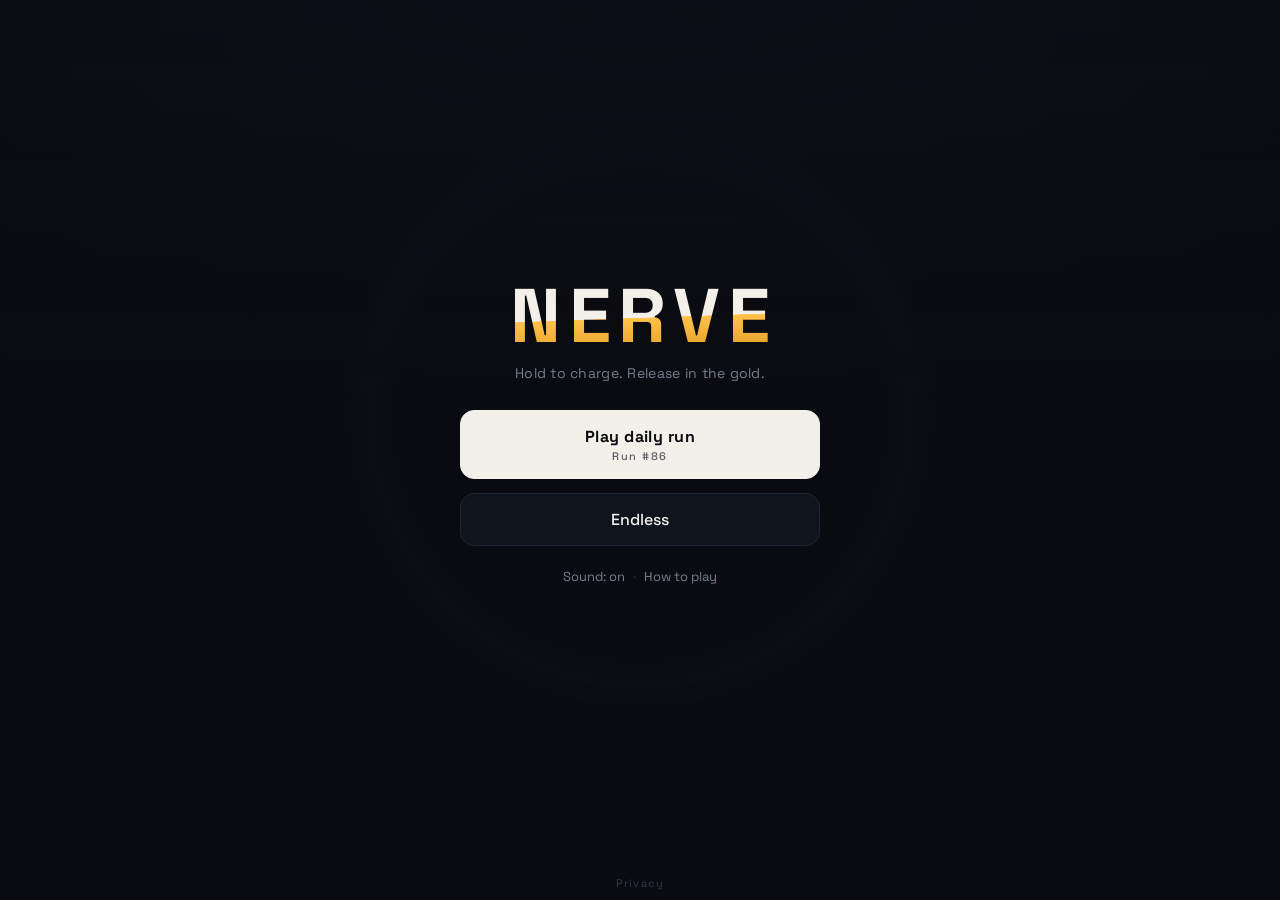
==== index.html @ 016fa5cd "NERVE: one-thumb arcade, daily seed, no dependencies Rules live in src/game.js with no DOM dependenc" ====
<!doctype html>
<html lang="en">
<head>
<meta charset="utf-8">
<meta name="viewport" content="width=device-width,initial-scale=1,viewport-fit=cover,maximum-scale=1">
<title>NERVE — hold your nerve, release in the gold</title>
<meta name="description" content="A one-thumb arcade game. Hold to charge, release in the gold. The ring gets faster, the gold gets thinner. Three cracks and you're out. New daily run every day.">
<meta name="theme-color" content="#0A0C11">
<link rel="preconnect" href="https://fonts.googleapis.com">
<link rel="preconnect" href="https://fonts.gstatic.com" crossorigin>
<link rel="stylesheet" href="https://fonts.googleapis.com/css2?family=Space+Grotesk:wght@400;500;700&display=swap">
<link rel="stylesheet" href="assets/style.css">
<link rel="icon" href="assets/icon.svg" type="image/svg+xml">
<meta property="og:title" content="NERVE — hold your nerve, release in the gold">
<meta property="og:description" content="One thumb. Sixty seconds. The gold gets thinner every time.">
<meta property="og:type" content="website">
</head>
<body>
<div id="app">

  <header id="hud" aria-hidden="true">
    <div class="hud-side">
      <div class="label">SCORE</div>
      <div id="score" class="num">0</div>
    </div>
    <div id="cracks" class="cracks" title="Cracks">
      <span class="crack"></span><span class="crack"></span><span class="crack"></span>
    </div>
    <div class="hud-side right">
      <div class="label">CHAIN</div>
      <div id="chain" class="num">&times;1</div>
    </div>
  </header>

  <canvas id="stage"></canvas>

  <div id="prompt" class="prompt"></div>

  <!-- TITOLO -->
  <section id="screen-title" class="screen">
    <div class="stack">
      <h1 class="wordmark">NERVE</h1>
      <p class="tagline">Hold to charge. Release in the gold.</p>
      <button id="btn-daily" class="btn btn-primary">
        <span class="btn-main">Play daily run</span>
        <span class="btn-sub" id="daily-label">Run #1</span>
      </button>
      <button id="btn-endless" class="btn btn-ghost">Endless</button>
      <div class="title-foot">
        <button id="btn-sound" class="linklike" aria-pressed="true">Sound: on</button>
        <span class="dot">&middot;</span>
        <button id="btn-how" class="linklike">How to play</button>
      </div>
      <p id="best-line" class="best-line"></p>
    </div>
  </section>

  <!-- COME SI GIOCA -->
  <section id="screen-how" class="screen" hidden>
    <div class="stack narrow">
      <h2>How to play</h2>
      <ol class="how">
        <li><b>Hold</b> anywhere. The ring charges.</li>
        <li><b>Release in the green</b> to bank it safely.</li>
        <li><b>Release in the gold</b> for triple, and your chain grows.</li>
        <li><b>Hold into the red</b> and it overloads. That's a crack.</li>
      </ol>
      <p class="fineprint">Three cracks and the run ends. Every bank makes the ring faster and the gold thinner. Banking green is safe — but it resets your chain.</p>
      <button id="btn-how-back" class="btn btn-primary"><span class="btn-main">Got it</span></button>
    </div>
  </section>

  <!-- FINE PARTITA -->
  <section id="screen-over" class="screen" hidden>
    <div class="stack">
      <div class="over-head">
        <div id="over-mode" class="label">DAILY RUN #1</div>
        <div id="over-score" class="final-num">0</div>
        <div id="over-verdict" class="verdict"></div>
      </div>
      <div id="over-tape" class="tape" aria-label="Your run"></div>
      <div class="over-stats">
        <div><span class="label">BEST CHAIN</span><b id="stat-chain">&times;1</b></div>
        <div><span class="label">GOLDS</span><b id="stat-golds">0</b></div>
        <div><span class="label">BEST EVER</span><b id="stat-best">0</b></div>
      </div>
      <button id="btn-again" class="btn btn-primary"><span class="btn-main">Again</span></button>
      <button id="btn-share" class="btn btn-ghost">Share result</button>
      <button id="btn-home" class="linklike">Back</button>
    </div>
  </section>

  <footer id="legal">
    <a href="privacy.html">Privacy</a>
  </footer>
</div>
<script type="module" src="src/main.js"></script>
</body>
</html>
---- assets/style.css ----
/* NERVE — direzione artistica: strumento di precisione, non cartone animato.
   Fondo inchiostro, un solo accento caldo, tipografia geometrica, niente gradienti arcobaleno. */
:root {
  --bg: #0A0C11;
  --bg-2: #10141C;
  --line: #1E2430;
  --ink: #F3F0EA;
  --dim: #767E8F;
  --safe: #35D0A5;
  --gold: #FFC24B;
  --danger: #FF4D5E;
  --radius: 14px;
  --ease: cubic-bezier(.2, .8, .25, 1);
  color-scheme: dark;
}

* { box-sizing: border-box; -webkit-tap-highlight-color: transparent; }

html, body {
  margin: 0;
  height: 100%;
  overflow: hidden;
  overscroll-behavior: none;
  background: var(--bg);
  color: var(--ink);
  font-family: 'Space Grotesk', ui-sans-serif, -apple-system, BlinkMacSystemFont, 'Segoe UI', Roboto, sans-serif;
  font-variant-numeric: tabular-nums;
  -webkit-font-smoothing: antialiased;
  touch-action: none;
  user-select: none;
  -webkit-user-select: none;
}

#app {
  position: fixed;
  inset: 0;
  display: grid;
  place-items: center;
  /* Fondo: leggera vignettatura e un alone freddo, nessuna texture pesante da scaricare. */
  background:
    radial-gradient(120% 80% at 50% 0%, #151B26 0%, var(--bg) 55%),
    var(--bg);
}

#stage {
  position: absolute;
  inset: 0;
  width: 100%;
  height: 100%;
  display: block;
}

/* ---------- HUD ---------- */
#hud {
  position: absolute;
  top: 0; left: 0; right: 0;
  display: flex;
  align-items: flex-start;
  justify-content: space-between;
  gap: 12px;
  padding: calc(env(safe-area-inset-top, 0px) + 18px) calc(env(safe-area-inset-right, 0px) + 20px) 0 calc(env(safe-area-inset-left, 0px) + 20px);
  opacity: 0;
  transition: opacity .35s var(--ease);
  pointer-events: none;
  z-index: 3;
}
body.playing #hud { opacity: 1; }
.hud-side { min-width: 72px; }
.hud-side.right { text-align: right; }

.label {
  font-size: 10px;
  letter-spacing: .18em;
  font-weight: 500;
  color: var(--dim);
}
.num { font-size: 26px; font-weight: 700; line-height: 1.1; }
#chain.hot { color: var(--gold); }

.cracks { display: flex; gap: 7px; padding-top: 6px; }
.crack {
  width: 9px; height: 9px;
  border-radius: 50%;
  border: 1.5px solid var(--line);
  background: transparent;
  transition: all .3s var(--ease);
}
.crack.spent {
  background: var(--danger);
  border-color: var(--danger);
  box-shadow: 0 0 12px -1px var(--danger);
}

/* ---------- prompt centrale ---------- */
.prompt {
  position: absolute;
  left: 50%;
  bottom: calc(env(safe-area-inset-bottom, 0px) + 12%);
  transform: translateX(-50%);
  font-size: 13px;
  letter-spacing: .16em;
  color: var(--dim);
  opacity: 0;
  transition: opacity .3s var(--ease);
  pointer-events: none;
  z-index: 3;
  text-align: center;
  white-space: nowrap;
}
.prompt.show { opacity: 1; }

/* ---------- schermate ---------- */
.screen {
  position: absolute;
  inset: 0;
  display: grid;
  place-items: center;
  padding: calc(env(safe-area-inset-top, 0px) + 24px) 24px calc(env(safe-area-inset-bottom, 0px) + 24px);
  background: linear-gradient(180deg, rgba(10,12,17,.72), rgba(10,12,17,.94) 45%);
  backdrop-filter: blur(7px);
  -webkit-backdrop-filter: blur(7px);
  z-index: 4;
  animation: fade .28s var(--ease);
}
.screen[hidden] { display: none; }
@keyframes fade { from { opacity: 0 } to { opacity: 1 } }

.stack {
  display: flex;
  flex-direction: column;
  align-items: center;
  gap: 14px;
  width: min(360px, 100%);
  text-align: center;
}
.stack.narrow { gap: 18px; }

.wordmark {
  margin: 0;
  font-size: clamp(52px, 19vw, 76px);
  font-weight: 700;
  letter-spacing: .1em;
  text-indent: .1em;
  line-height: 1;
  /* Il taglio dorato sulla parola è l'unico "effetto" del marchio. */
  background: linear-gradient(178deg, var(--ink) 52%, var(--gold) 52.4%, #E09B22 100%);
  -webkit-background-clip: text;
  background-clip: text;
  color: transparent;
}
.tagline { margin: -4px 0 14px; color: var(--dim); font-size: 14px; letter-spacing: .02em; }

h2 { margin: 0; font-size: 22px; font-weight: 700; letter-spacing: .04em; }

.btn {
  appearance: none;
  width: 100%;
  border: 1px solid var(--line);
  background: var(--bg-2);
  color: var(--ink);
  border-radius: var(--radius);
  padding: 15px 18px;
  font: inherit;
  font-weight: 500;
  cursor: pointer;
  display: flex;
  flex-direction: column;
  gap: 2px;
  align-items: center;
  transition: transform .12s var(--ease), border-color .2s, background .2s;
}
.btn:active { transform: scale(.975); }
.btn-main { font-size: 16px; font-weight: 700; letter-spacing: .03em; }
.btn-sub { font-size: 11px; letter-spacing: .14em; color: var(--dim); }
.btn-primary {
  background: var(--ink);
  color: #0A0C11;
  border-color: var(--ink);
}
.btn-primary .btn-sub { color: #5A5F69; }
.btn-ghost:hover { border-color: #2C3442; }

.linklike {
  appearance: none;
  background: none;
  border: 0;
  color: var(--dim);
  font: inherit;
  font-size: 13px;
  cursor: pointer;
  padding: 6px 4px;
}
.linklike:active { color: var(--ink); }

.title-foot { display: flex; align-items: center; gap: 4px; margin-top: 2px; }
.dot { color: var(--line); }
.best-line { margin: 2px 0 0; font-size: 12px; letter-spacing: .12em; color: var(--dim); min-height: 16px; }

.how { text-align: left; margin: 0; padding-left: 20px; line-height: 1.75; font-size: 15px; color: #D8D5CE; }
.how b { color: var(--ink); }
.how li::marker { color: var(--dim); font-size: 13px; }
.fineprint { font-size: 13px; line-height: 1.6; color: var(--dim); margin: 0; text-align: left; }

/* ---------- fine partita ---------- */
.over-head { display: flex; flex-direction: column; align-items: center; gap: 2px; }
.final-num { font-size: 64px; font-weight: 700; line-height: 1; letter-spacing: -.02em; }
.verdict { font-size: 13px; letter-spacing: .1em; color: var(--gold); min-height: 18px; }

.tape {
  display: flex;
  flex-wrap: wrap;
  justify-content: center;
  gap: 5px;
  max-width: 300px;
  margin: 6px 0 2px;
}
.tape i {
  width: 11px; height: 11px;
  border-radius: 3px;
  display: block;
  opacity: .9;
}
.tape i.g { background: var(--gold); }
.tape i.s { background: var(--safe); }
.tape i.x { background: var(--danger); }

.over-stats {
  display: flex;
  justify-content: space-between;
  width: 100%;
  gap: 10px;
  padding: 14px 4px;
  border-top: 1px solid var(--line);
  border-bottom: 1px solid var(--line);
  margin: 6px 0;
}
.over-stats > div { display: flex; flex-direction: column; gap: 4px; align-items: center; flex: 1; }
.over-stats b { font-size: 18px; font-weight: 700; }

#legal {
  position: absolute;
  bottom: calc(env(safe-area-inset-bottom, 0px) + 8px);
  left: 0; right: 0;
  text-align: center;
  z-index: 5;
  pointer-events: none;
}
#legal a {
  color: #333A47;
  font-size: 11px;
  letter-spacing: .1em;
  text-decoration: none;
  pointer-events: auto;
}
body.playing #legal { display: none; }

@media (prefers-reduced-motion: reduce) {
  * { animation-duration: .01ms !important; transition-duration: .01ms !important; }
}
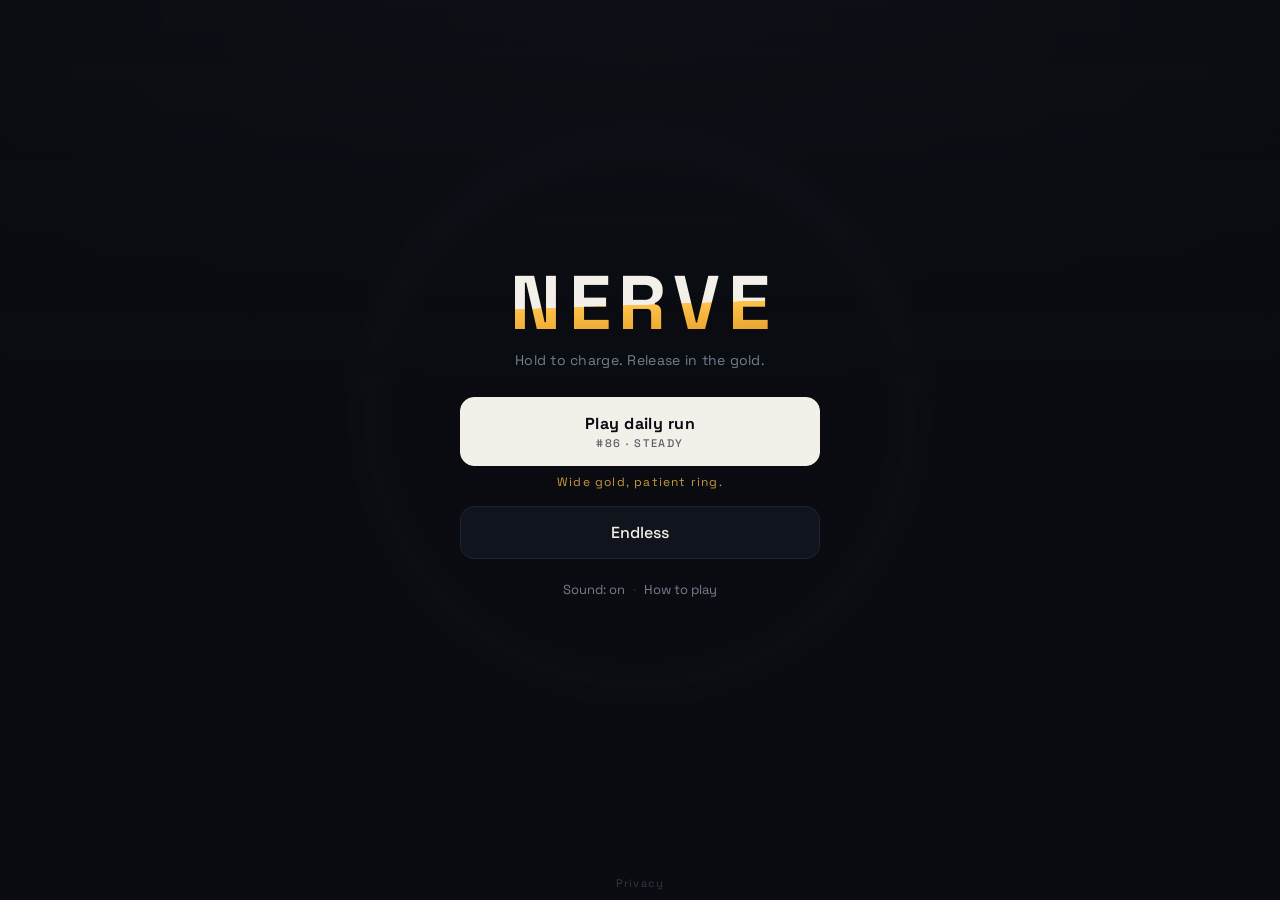
==== commit 6e3e91db: "Make the daily run an actually different challenge An adversarial review pass caught that the daily " ====
--- a/index.html
+++ b/index.html
@@ -4,7 +4,7 @@
 <meta charset="utf-8">
 <meta name="viewport" content="width=device-width,initial-scale=1,viewport-fit=cover,maximum-scale=1">
 <title>NERVE — hold your nerve, release in the gold</title>
-<meta name="description" content="A one-thumb arcade game. Hold to charge, release in the gold. The ring gets faster, the gold gets thinner. Three cracks and you're out. New daily run every day.">
+<meta name="description" content="A one-thumb arcade game. Hold to charge, release in the gold. The ring gets faster, the gold gets thinner. Three cracks and you're out. Every day brings a different modifier.">
 <meta name="theme-color" content="#0A0C11">
 <link rel="preconnect" href="https://fonts.googleapis.com">
 <link rel="preconnect" href="https://fonts.gstatic.com" crossorigin>
@@ -12,7 +12,7 @@
 <link rel="stylesheet" href="assets/style.css">
 <link rel="icon" href="assets/icon.svg" type="image/svg+xml">
 <meta property="og:title" content="NERVE — hold your nerve, release in the gold">
-<meta property="og:description" content="One thumb. Sixty seconds. The gold gets thinner every time.">
+<meta property="og:description" content="One thumb. Hold to charge, release in the gold. A run lasts about a minute.">
 <meta property="og:type" content="website">
 </head>
 <body>
@@ -45,6 +45,7 @@
         <span class="btn-main">Play daily run</span>
         <span class="btn-sub" id="daily-label">Run #1</span>
       </button>
+      <p id="daily-blurb" class="daily-blurb"></p>
       <button id="btn-endless" class="btn btn-ghost">Endless</button>
       <div class="title-foot">
         <button id="btn-sound" class="linklike" aria-pressed="true">Sound: on</button>
--- a/assets/style.css
+++ b/assets/style.css
@@ -257,3 +257,12 @@
 @media (prefers-reduced-motion: reduce) {
   * { animation-duration: .01ms !important; transition-duration: .01ms !important; }
 }
+
+.daily-blurb {
+  margin: -6px 0 2px;
+  font-size: 12px;
+  letter-spacing: .1em;
+  color: var(--gold);
+  opacity: .78;
+  min-height: 15px;
+}
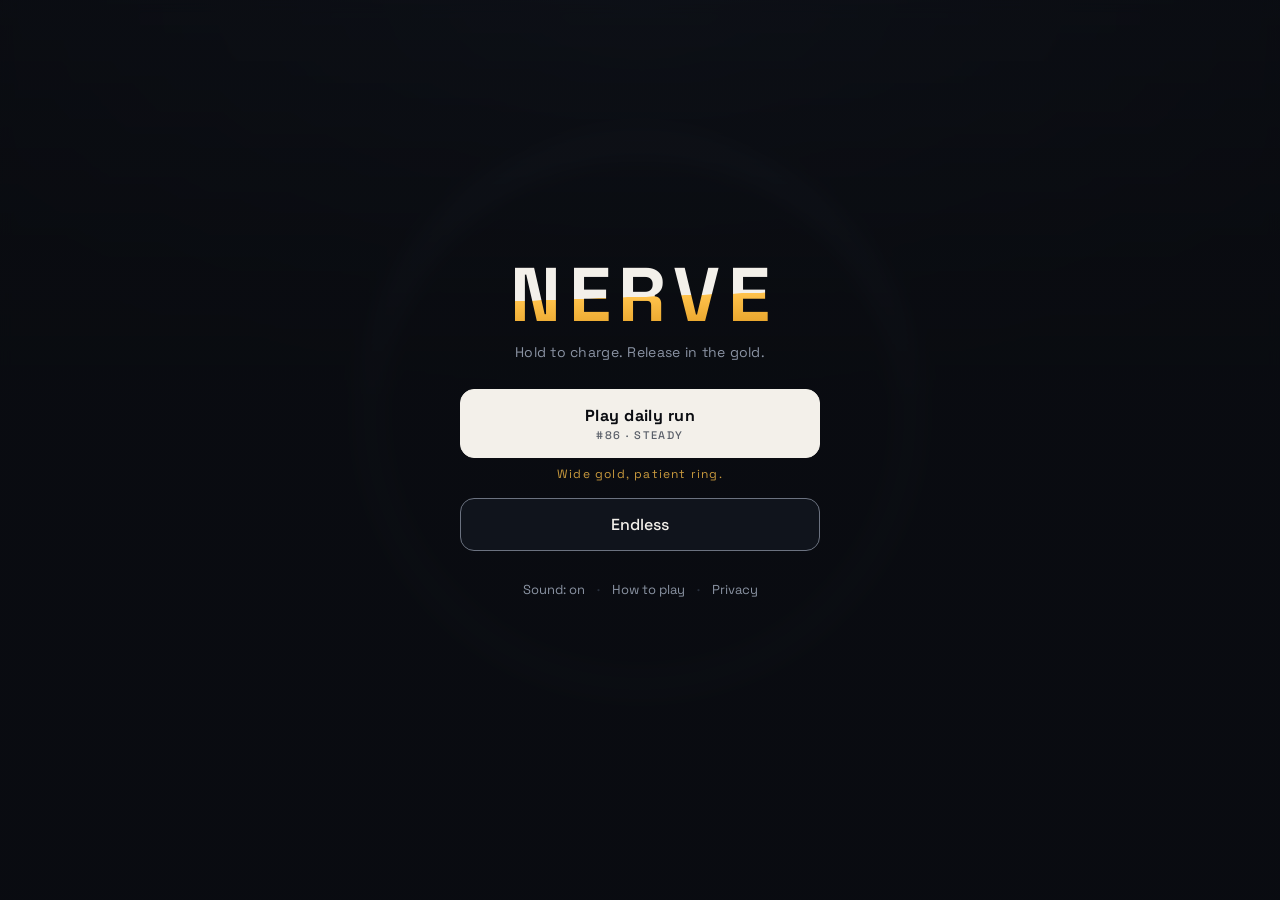
==== commit 9374206c: "Rendi reale la scelta al centro del gioco, e onesti i documenti L'anello aveva una sola uscita punit" ====
--- a/index.html
+++ b/index.html
@@ -2,9 +2,9 @@
 <html lang="en">
 <head>
 <meta charset="utf-8">
-<meta name="viewport" content="width=device-width,initial-scale=1,viewport-fit=cover,maximum-scale=1">
+<meta name="viewport" content="width=device-width,initial-scale=1,viewport-fit=cover">
 <title>NERVE — hold your nerve, release in the gold</title>
-<meta name="description" content="A one-thumb arcade game. Hold to charge, release in the gold. The ring gets faster, the gold gets thinner. Three cracks and you're out. Every day brings a different modifier.">
+<meta name="description" content="A one-thumb arcade game. Hold to charge, release in the gold. The ring gets faster, the gold gets thinner. Three cracks and you're out. The daily modifier changes the ring.">
 <meta name="theme-color" content="#0A0C11">
 <link rel="preconnect" href="https://fonts.googleapis.com">
 <link rel="preconnect" href="https://fonts.gstatic.com" crossorigin>
@@ -18,7 +18,7 @@
 <body>
 <div id="app">
 
-  <header id="hud" aria-hidden="true">
+  <header id="hud" role="group" aria-label="Run status">
     <div class="hud-side">
       <div class="label">SCORE</div>
       <div id="score" class="num">0</div>
@@ -51,6 +51,8 @@
         <button id="btn-sound" class="linklike" aria-pressed="true">Sound: on</button>
         <span class="dot">&middot;</span>
         <button id="btn-how" class="linklike">How to play</button>
+        <span class="dot">&middot;</span>
+        <a class="linklike" href="privacy.html">Privacy</a>
       </div>
       <p id="best-line" class="best-line"></p>
     </div>
@@ -62,11 +64,12 @@
       <h2>How to play</h2>
       <ol class="how">
         <li><b>Hold</b> anywhere. The ring charges.</li>
-        <li><b>Release in the green</b> to bank it safely.</li>
-        <li><b>Release in the gold</b> for triple, and your chain grows.</li>
-        <li><b>Hold into the red</b> and it overloads. That's a crack.</li>
+        <li><b>Release in the gold</b> to grow the pot. Your chain grows with it.</li>
+        <li><b>Release in the green</b> to bank the pot. The chain resets to one.</li>
+        <li><b>Let go too early</b>, before the green, and the charge fizzles. That's a crack.</li>
+        <li><b>Hold into the red</b> and it overloads. That's a crack too.</li>
       </ol>
-      <p class="fineprint">Three cracks and the run ends. Every bank makes the ring faster and the gold thinner. Banking green is safe — but it resets your chain.</p>
+      <p class="fineprint">The ring has one safe span, marked by the two white ticks. Miss it below or above and you crack — three cracks end the run. Every round the ring turns faster and the span narrows, so the pot you are carrying is worth more and harder to keep.</p>
       <button id="btn-how-back" class="btn btn-primary"><span class="btn-main">Got it</span></button>
     </div>
   </section>
@@ -79,10 +82,10 @@
         <div id="over-score" class="final-num">0</div>
         <div id="over-verdict" class="verdict"></div>
       </div>
-      <div id="over-tape" class="tape" aria-label="Your run"></div>
+      <div id="over-tape" class="tape" role="img" aria-label="Your run"></div>
       <div class="over-stats">
         <div><span class="label">BEST CHAIN</span><b id="stat-chain">&times;1</b></div>
-        <div><span class="label">GOLDS</span><b id="stat-golds">0</b></div>
+        <div><span class="label">BEST BANK</span><b id="stat-bank">0</b></div>
         <div><span class="label">BEST EVER</span><b id="stat-best">0</b></div>
       </div>
       <button id="btn-again" class="btn btn-primary"><span class="btn-main">Again</span></button>
@@ -90,10 +93,6 @@
       <button id="btn-home" class="linklike">Back</button>
     </div>
   </section>
-
-  <footer id="legal">
-    <a href="privacy.html">Privacy</a>
-  </footer>
 </div>
 <script type="module" src="src/main.js"></script>
 </body>
--- a/assets/style.css
+++ b/assets/style.css
@@ -3,9 +3,11 @@
 :root {
   --bg: #0A0C11;
   --bg-2: #10141C;
-  --line: #1E2430;
+  --line: #262D3A;
+  --edge: #6B7280;
+  --warn: #FF8A3D;
   --ink: #F3F0EA;
-  --dim: #767E8F;
+  --dim: #8A93A3;
   --safe: #35D0A5;
   --gold: #FFC24B;
   --danger: #FF4D5E;
@@ -113,8 +115,9 @@
 .screen {
   position: absolute;
   inset: 0;
-  display: grid;
-  place-items: center;
+  display: flex;
+  overflow-y: auto;
+  overscroll-behavior: contain;
   padding: calc(env(safe-area-inset-top, 0px) + 24px) 24px calc(env(safe-area-inset-bottom, 0px) + 24px);
   background: linear-gradient(180deg, rgba(10,12,17,.72), rgba(10,12,17,.94) 45%);
   backdrop-filter: blur(7px);
@@ -131,6 +134,7 @@
   align-items: center;
   gap: 14px;
   width: min(360px, 100%);
+  margin: auto;
   text-align: center;
 }
 .stack.narrow { gap: 18px; }
@@ -155,7 +159,7 @@
 .btn {
   appearance: none;
   width: 100%;
-  border: 1px solid var(--line);
+  border: 1px solid var(--edge);
   background: var(--bg-2);
   color: var(--ink);
   border-radius: var(--radius);
@@ -188,11 +192,13 @@
   font: inherit;
   font-size: 13px;
   cursor: pointer;
-  padding: 6px 4px;
+  min-height: 44px;
+  padding: 12px 10px;
 }
 .linklike:active { color: var(--ink); }
-
-.title-foot { display: flex; align-items: center; gap: 4px; margin-top: 2px; }
+a.linklike { text-decoration: none; display: inline-flex; align-items: center; }
+
+.title-foot { display: flex; flex-wrap: wrap; justify-content: center; align-items: center; gap: 2px; margin-top: 2px; }
 .dot { color: var(--line); }
 .best-line { margin: 2px 0 0; font-size: 12px; letter-spacing: .12em; color: var(--dim); min-height: 16px; }
 
@@ -215,14 +221,16 @@
   margin: 6px 0 2px;
 }
 .tape i {
-  width: 11px; height: 11px;
-  border-radius: 3px;
+  width: 12px; height: 12px;
   display: block;
-  opacity: .9;
-}
-.tape i.g { background: var(--gold); }
-.tape i.s { background: var(--safe); }
-.tape i.x { background: var(--danger); }
+  opacity: .92;
+}
+/* Ogni esito ha una forma propria: oro e verde coincidono a 1.01:1 in protanopia,
+   quindi il nastro deve restare leggibile anche stampato in bianco e nero. */
+.tape i.g { background: var(--gold); border-radius: 50%; }
+.tape i.s { background: none; border: 2px solid var(--safe); border-radius: 50%; }
+.tape i.x { background: var(--danger); border-radius: 2px; }
+.tape i.f { background: none; border-bottom: 3px solid var(--warn); border-radius: 0; height: 12px; }
 
 .over-stats {
   display: flex;
@@ -237,22 +245,6 @@
 .over-stats > div { display: flex; flex-direction: column; gap: 4px; align-items: center; flex: 1; }
 .over-stats b { font-size: 18px; font-weight: 700; }
 
-#legal {
-  position: absolute;
-  bottom: calc(env(safe-area-inset-bottom, 0px) + 8px);
-  left: 0; right: 0;
-  text-align: center;
-  z-index: 5;
-  pointer-events: none;
-}
-#legal a {
-  color: #333A47;
-  font-size: 11px;
-  letter-spacing: .1em;
-  text-decoration: none;
-  pointer-events: auto;
-}
-body.playing #legal { display: none; }
 
 @media (prefers-reduced-motion: reduce) {
   * { animation-duration: .01ms !important; transition-duration: .01ms !important; }
